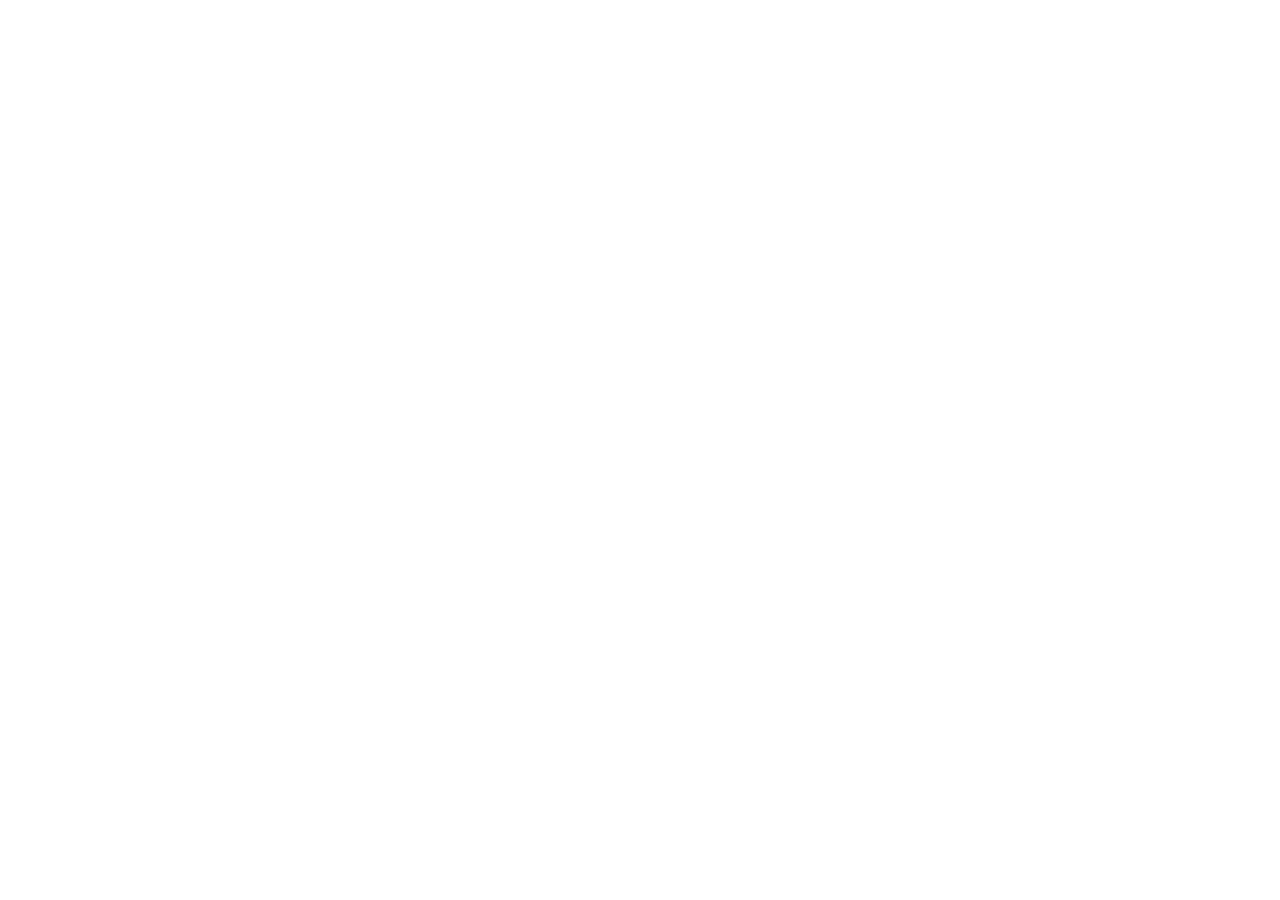
==== ekstra.html @ fd64bf2e "opstart" ====
<!DOCTYPE html>
<html lang="en">

<head>
    <meta charset="UTF-8">
    <meta name="viewport" content="width=device-width, initial-scale=1.0">

    <link rel="preconnect" href="https://fonts.googleapis.com">
    <link rel="preconnect" href="https://fonts.gstatic.com" crossorigin>
    <link
        href="https://fonts.googleapis.com/css2?family=Cormorant+Garamond:ital,wght@0,300..700;1,300..700&family=Urbanist:ital,wght@0,100..900;1,100..900&family=Work+Sans:ital,wght@0,100..900;1,100..900&display=swap"
        rel="stylesheet">

    <link rel="stylesheet" href="system.css">
    <link rel="stylesheet" href="index.css">
    <script src="burger.js" defer></script>

    <title>Document</title>

</head>

<body>

</body>

</html>
---- system.css ----
/*
System styles
1: Reset
2: Variable & tokens
3: Layout containers & Breakpoints
4: Layout/Grid
5: Tekst & Typografi
6: Forms
7: Links & Buttons
8: Medier
9: Hjælpere
10: Komponenter
11: Animationer
12: Custom CSS
*/

/* ========== 1: Reset ========== */

* {
  margin: 0;
  padding: 0;
  box-sizing: border-box;
}

a {
  text-decoration: none;
}

img {
  max-width: 100%;
  display: block;
}

/* ========== 2: Variable & tokens ========== */

:root {
  /* farver*/
  --color-base-white: #fdfbf9;
  --color-beige: #c3b8af;
  --color-dark-red: #480f22;
  --color-base-black: #1e1c1b;

  /* Spacing */
  --space-zero: 0;
  --space-xs: 0.25rem;
  --space-sm: 0.5rem;
  --space-md: 1rem;
  --space-lg: 1.5rem;
  --space-xl: 2rem;
  --space-xxl: 3rem;
  --space-xxxl: 6rem;

  /* Font-størrelser */
  --font-size-display-lg: 55px;
  --font-size-display-sm: 25px;
  --font-size-h1-lg: 50px;
  --font-size-h1-sm: 21px;
  --font-size-h2-lg: 38px;
  --font-size-h2-sm: 18px;
  --font-size-h3-lg: 35px;
  --font-size-h3-sm: 16px;
  --font-size-h4-lg: 25px;
  --font-size-h4-sm: 14px;
  --font-size-cta-lg: 18px;
  --font-size-cta-sm: 14px;
  --font-size-p-lg: 21px;
  --font-size-p-sm: 12px;

  --font-weight-light: 300;
  --font-weight-normal: 400;
  --font-weight-bold: 700;

  /* Borders & Radius */
  --radius: 25px;

  /* Spacing */
  --space-zero: 0;
  --space-xs: 0.25rem;
  --space-sm: 0.5rem;
  --space-md: 1rem;
  --space-lg: 1.5rem;
  --space-xl: 2rem;
  --space-xxl: 3rem;
  --space-xxxl: 6rem;
}

/* Surface Tokens / classes*/
.bg-primary {
  background-color: var(--color-base-white);
}
.text-primary {
  color: var(--color-base-black);
}
.text-secondary-light {
  color: var(--color-base-white);
}

/* rounded tokens /classes */
.rounded-border {
  border-radius: var(--radius);
}

/* ========== 4: Layout/Grid ========== */

/* Grundlæggende grid (mobile-first) */
.grid {
  display: grid;
  grid-template-columns: repeat(12, 1fr);
  gap: 0.5rem;
  margin: 0 calc(0.5rem / 2);
  grid-auto-rows: minmax(2rem, auto);
}
@media (min-width: 400px) {
  .grid {
    gap: 1rem;
    margin: 0 calc(1rem / 2);
  }
}

/* Responsive kolonne-klasser  */
.col-1 {
  grid-column: auto / span 1;
}
.col-2 {
  grid-column: auto / span 2;
}
.col-3 {
  grid-column: auto / span 3;
}
.col-4 {
  grid-column: auto / span 4;
}
.col-5 {
  grid-column: auto / span 5;
}
.col-6 {
  grid-column: auto / span 6;
}
.col-7 {
  grid-column: auto / span 7;
}
.col-8 {
  grid-column: auto / span 8;
}
.col-9 {
  grid-column: auto / span 9;
}
.col-10 {
  grid-column: auto / span 10;
}
.col-11 {
  grid-column: auto / span 11;
}
.col-12 {
  grid-column: auto / span 12;
}

/* Mellemstore skærme (sm: ≥760px) */
@media (min-width: 760px) {
  .col-sm-1 {
    grid-column: auto / span 1;
  }
  .col-sm-2 {
    grid-column: auto / span 2;
  }
  .col-sm-3 {
    grid-column: auto / span 3;
  }
  .col-sm-4 {
    grid-column: auto / span 4;
  }
  .col-sm-5 {
    grid-column: auto / span 5;
  }
  .col-sm-6 {
    grid-column: auto / span 6;
  }
  .col-sm-7 {
    grid-column: auto / span 7;
  }
  .col-sm-8 {
    grid-column: auto / span 8;
  }
  .col-sm-9 {
    grid-column: auto / span 9;
  }
  .col-sm-10 {
    grid-column: auto / span 10;
  }
  .col-sm-11 {
    grid-column: auto / span 11;
  }
  .col-sm-12 {
    grid-column: auto / span 12;
  }
}

/* Store skærme (md: ≥960px) */
@media (min-width: 960px) {
  .col-md-1 {
    grid-column: auto / span 1;
  }
  .col-md-2 {
    grid-column: auto / span 2;
  }
  .col-md-3 {
    grid-column: auto / span 3;
  }
  .col-md-4 {
    grid-column: auto / span 4;
  }
  .col-md-5 {
    grid-column: auto / span 5;
  }
  .col-md-6 {
    grid-column: auto / span 6;
  }
  .col-md-7 {
    grid-column: auto / span 7;
  }
  .col-md-8 {
    grid-column: auto / span 8;
  }
  .col-md-9 {
    grid-column: auto / span 9;
  }
  .col-md-10 {
    grid-column: auto / span 10;
  }
  .col-md-11 {
    grid-column: auto / span 11;
  }
  .col-md-12 {
    grid-column: auto / span 12;
  }
}

/* Extra store skærme (lg: ≥1280px) */
@media (min-width: 1280px) {
  .col-lg-1 {
    grid-column: auto / span 1;
  }
  .col-lg-2 {
    grid-column: auto / span 2;
  }
  .col-lg-3 {
    grid-column: auto / span 3;
  }
  .col-lg-4 {
    grid-column: auto / span 4;
  }
  .col-lg-5 {
    grid-column: auto / span 5;
  }
  .col-lg-6 {
    grid-column: auto / span 6;
  }
  .col-lg-7 {
    grid-column: auto / span 7;
  }
  .col-lg-8 {
    grid-column: auto / span 8;
  }
  .col-lg-9 {
    grid-column: auto / span 9;
  }
  .col-lg-10 {
    grid-column: auto / span 10;
  }
  .col-lg-11 {
    grid-column: auto / span 11;
  }
  .col-lg-12 {
    grid-column: auto / span 12;
  }
}

/* Col-start classes til at definere startpositioner...*/
.col-start-1 {
  grid-column-start: 1;
}
.col-start-2 {
  grid-column-start: 2;
}
.col-start-3 {
  grid-column-start: 3;
}
.col-start-4 {
  grid-column-start: 4;
}
.col-start-5 {
  grid-column-start: 5;
}
.col-start-6 {
  grid-column-start: 6;
}
.col-start-7 {
  grid-column-start: 7;
}
.col-start-8 {
  grid-column-start: 8;
}
.col-start-9 {
  grid-column-start: 9;
}
.col-start-10 {
  grid-column-start: 10;
}
.col-start-11 {
  grid-column-start: 11;
}
.col-start-12 {
  grid-column-start: 12;
}

/* Mellemstore skærme (sm: ≥760px) */
@media (min-width: 760px) {
  .col-sm-start-1 {
    grid-column-start: 1;
  }
  .col-sm-start-2 {
    grid-column-start: 2;
  }
  .col-sm-start-3 {
    grid-column-start: 3;
  }
  .col-sm-start-4 {
    grid-column-start: 4;
  }
  .col-sm-start-5 {
    grid-column-start: 5;
  }
  .col-sm-start-6 {
    grid-column-start: 6;
  }
  .col-sm-start-7 {
    grid-column-start: 7;
  }
  .col-sm-start-8 {
    grid-column-start: 8;
  }
  .col-sm-start-9 {
    grid-column-start: 9;
  }
  .col-sm-start-10 {
    grid-column-start: 10;
  }
  .col-sm-start-11 {
    grid-column-start: 11;
  }
  .col-sm-start-12 {
    grid-column-start: 12;
  }
}

/* Store skærme (md: ≥960px) */
@media (min-width: 960px) {
  .col-md-start-1 {
    grid-column-start: 1;
  }
  .col-md-start-2 {
    grid-column-start: 2;
  }
  .col-md-start-3 {
    grid-column-start: 3;
  }
  .col-md-start-4 {
    grid-column-start: 4;
  }
  .col-md-start-5 {
    grid-column-start: 5;
  }
  .col-md-start-6 {
    grid-column-start: 6;
  }
  .col-md-start-7 {
    grid-column-start: 7;
  }
  .col-md-start-8 {
    grid-column-start: 8;
  }
  .col-md-start-9 {
    grid-column-start: 9;
  }
  .col-md-start-10 {
    grid-column-start: 10;
  }
  .col-md-start-11 {
    grid-column-start: 11;
  }
  .col-md-start-12 {
    grid-column-start: 12;
  }
}

/* Extra store skærme (lg: ≥1200px) */
@media (min-width: 1200px) {
  .col-lg-start-1 {
    grid-column-start: 1;
  }
  .col-lg-start-2 {
    grid-column-start: 2;
  }
  .col-lg-start-3 {
    grid-column-start: 3;
  }
  .col-lg-start-4 {
    grid-column-start: 4;
  }
  .col-lg-start-5 {
    grid-column-start: 5;
  }
  .col-lg-start-6 {
    grid-column-start: 6;
  }
  .col-lg-start-7 {
    grid-column-start: 7;
  }
  .col-lg-start-8 {
    grid-column-start: 8;
  }
  .col-lg-start-9 {
    grid-column-start: 9;
  }
  .col-lg-start-10 {
    grid-column-start: 10;
  }
  .col-lg-start-11 {
    grid-column-start: 11;
  }
  .col-lg-start-12 {
    grid-column-start: 12;
  }
}

/* Nested grid */
.nested-grid {
  display: grid;
  grid-template-columns: repeat(12, 1fr);
  gap: 1rem; /* 2 * 8px */
  margin-top: 2rem; /* 2 * 8px */
}

/* Kolonne-klasser til det nestede grid */
.nested-grid > [class*="col-"] {
  background-color: #e0e0e0;
  border: 1px solid #ccc;
}

/* Lodret justering af indhold */
.content-start {
  align-content: flex-start;
}
.content-center {
  align-content: center;
}
.content-end {
  align-content: flex-end;
}
.content-between {
  align-content: space-between;
}
.content-around {
  align-content: space-around;
}
.content-stretch {
  align-content: stretch;
}

/* Flexbox classes */

/* Flebox display */
.flex {
  display: flex;
}
.inline-flex {
  display: inline-flex;
}

/* Flebox retning */
.flex-row {
  flex-direction: row;
}
.flex-row-reverse {
  flex-direction: row-reverse;
}
.flex-col {
  flex-direction: column;
}
.flex-col-reverse {
  flex-direction: column-reverse;
}

/* Justering af indhold */
.justify-start {
  justify-content: flex-start;
}
.justify-end {
  justify-content: flex-end;
}
.justify-center {
  justify-content: center;
}
.justify-between {
  justify-content: space-between;
}
.justify-around {
  justify-content: space-around;
}
.justify-evenly {
  justify-content: space-evenly;
}

/* Lodret justering */
.items-start {
  align-items: flex-start;
}
.items-end {
  align-items: flex-end;
}
.items-center {
  align-items: center;
}
.items-baseline {
  align-items: baseline;
}
.items-stretch {
  align-items: stretch;
}

/* Individuel lodret justering */
.self-start {
  align-self: flex-start;
}
.self-end {
  align-self: flex-end;
}
.self-center {
  align-self: center;
}
.self-baseline {
  align-self: baseline;
}
.self-stretch {
  align-self: stretch;
}

/* Individuel vandret justering */
.justify-self-start {
  justify-self: start;
}
.justify-self-end {
  justify-self: end;
}
.justify-self-center {
  justify-self: center;
}
.justify-self-stretch {
  justify-self: stretch;
}

/* Omflytning */
.flex-wrap {
  flex-wrap: wrap;
}
.flex-nowrap {
  flex-wrap: nowrap;
}
.flex-wrap-reverse {
  flex-wrap: wrap-reverse;
}

/* Gaps = Afstand mellem elementer */
.gap-zero {
  gap: var(--space-zero);
}
.gap-xs {
  gap: var(--space-xs);
}
.gap-sm {
  gap: var(--space-sm);
}
.gap-md {
  gap: var(--space-md);
}
.gap-lg {
  gap: var(--space-lg);
}
.gap-xl {
  gap: var(--space-xl);
}
.gap-xxl {
  gap: var(--space-xxl);
}

/* Små skærme (≥400px) */
@media (min-width: 400px) {
  .xs\:gap-zero {
    gap: var(--space-zero);
  }
  .xs\:gap-xs {
    gap: var(--space-xs);
  }
  .xs\:gap-sm {
    gap: var(--space-sm);
  }
  .xs\:gap-md {
    gap: var(--space-md);
  }
  .xs\:gap-lg {
    gap: var(--space-lg);
  }
  .xs\:gap-xl {
    gap: var(--space-xl);
  }
  .xs\:gap-xxl {
    gap: var(--space-xxl);
  }
}

/* Tablet skærme (≥760px) */
@media (min-width: 760px) {
  .sm\:gap-zero {
    gap: var(--space-zero);
  }
  .sm\:gap-xs {
    gap: var(--space-xs);
  }
  .sm\:gap-sm {
    gap: var(--space-sm);
  }
  .sm\:gap-md {
    gap: var(--space-md);
  }
  .sm\:gap-lg {
    gap: var(--space-lg);
  }
  .sm\:gap-xl {
    gap: var(--space-xl);
  }
  .sm\:gap-xxl {
    gap: var(--space-xxl);
  }
}

/* Mellemstore skærme (≥960px) */
@media (min-width: 960px) {
  .md\:gap-zero {
    gap: var(--space-zero);
  }
  .md\:gap-xs {
    gap: var(--space-xs);
  }
  .md\:gap-sm {
    gap: var(--space-sm);
  }
  .md\:gap-md {
    gap: var(--space-md);
  }
  .md\:gap-lg {
    gap: var(--space-lg);
  }
  .md\:gap-xl {
    gap: var(--space-xl);
  }
  .md\:gap-xxl {
    gap: var(--space-xxl);
  }
}

/* Store skærme (≥1200px) */
@media (min-width: 1200px) {
  .lg\:gap-zero {
    gap: var(--space-zero);
  }
  .lg\:gap-xs {
    gap: var(--space-xs);
  }
  .lg\:gap-sm {
    gap: var(--space-sm);
  }
  .lg\:gap-md {
    gap: var(--space-md);
  }
  .lg\:gap-lg {
    gap: var(--space-lg);
  }
  .lg\:gap-xl {
    gap: var(--space-xl);
  }
  .lg\:gap-xxl {
    gap: var(--space-xxl);
  }
}

/* ========== 5: Tekst & Typografi ========== */

.display,
h1,
h2 {
  font-family: "Cormorant Garamond", serif;
}

h3,
h4 {
  font-family: "Urbanist", sans-serif;
}

p,
.btn {
  font-family: "Work Sans", sans-serif;
}

/* mobile first */
.display {
  font-size: var(--font-size-display-sm);
}
h1 {
  font-size: var(--font-size-h1-sm);
}
h2 {
  font-size: var(--font-size-h2-sm);
}
h3 {
  font-size: var(--font-size-h3-sm);
  font-weight: 200;
}
h4 {
  font-size: var(--font-size-h4-sm);
  font-weight: 100;
}
p {
  font-size: var(--font-size-p-sm);
}
.btn {
  font-size: var(--font-size-cta-sm);
}

/* desktop */
@media (min-width: 760px) {
  .display {
    font-size: var(--font-size-display-lg);
  }
  h1 {
    font-size: var(--font-size-h1-lg);
  }
  h2 {
    font-size: var(--font-size-h2-lg);
  }
  h3 {
    font-size: var(--font-size-h3-lg);
  }
  h4 {
    font-size: var(--font-size-h4-lg);
  }
  p {
    font-size: var(--font-size-p-lg);
  }
  .btn {
    font-size: var(--font-size-cta-lg);
  }
}

/* Tekstjustering */
/* Standard tekstjustering (mobil-first) */
.text-left {
  text-align: left;
}
.text-center {
  text-align: center;
}
.text-right {
  text-align: right;
}
.text-justify {
  text-align: justify;
}

/* Tablet skærme (≥760px) */
@media (min-width: 760px) {
  .sm\:text-left {
    text-align: left;
  }
  .sm\:text-center {
    text-align: center;
  }
  .sm\:text-right {
    text-align: right;
  }
  .sm\:text-justify {
    text-align: justify;
  }
}

/* Mellemstore skærme (≥960px) */
@media (min-width: 960px) {
  .md\:text-left {
    text-align: left;
  }
  .md\:text-center {
    text-align: center;
  }
  .md\:text-right {
    text-align: right;
  }
  .md\:text-justify {
    text-align: justify;
  }
}

/* Store skærme (≥1200px) */
@media (min-width: 1200px) {
  .lg\:text-left {
    text-align: left;
  }
  .lg\:text-center {
    text-align: center;
  }
  .lg\:text-right {
    text-align: right;
  }
  .lg\:text-justify {
    text-align: justify;
  }
}

/* ========== 7: links & Buttons ========== */

/* Knap-varianter */
.btn {
  background-color: transparent;
  color: var(--color-base-white);
  padding: var(--space-sm) var(--space-xxl);
  border: 1px solid var(--color-base-white);
  cursor: pointer;
  transition: background-color 0.2s ease;
  text-decoration: none;
}

.btn:hover {
  background-color: var(--color-dark-red);
  text-decoration: none;
}

.btn-secondary {
  background-color: var(--color-dark-red);
  color: var(--color-base-white);
  padding: var(--space-sm) var(--space-xxl);
  border: 1px solid var(--color-dark-red);
  cursor: pointer;
  transition: background-color 0.2s ease;
  text-decoration: none;
}

.btn-secondary:hover {
  background-color: transparent;
  color: var(--color-dark-red);
}

/* knap størrelser*/
.btn-sm {
  padding: var(--space-xs) var(--space-sm);
  font-size: var(--font-size-sm);
}

.btn-md {
  padding: var(--space-sm) var(--space-md);
  font-size: var(--font-size-base);
}

.btn-lg {
  padding: var(--space-md) var(--space-lg);
  font-size: var(--font-size-lg);
}
.btn-full {
  padding: var(--space-md) var(--space-lg);
  font-size: var(--font-size-lg);
  width: 100%;
}

/* links / a hrefs*/
a {
  color: var(--color-base-black);
  text-decoration: none;
  transition: color 0.2s ease;
}

a:hover {
  color: var(--color-dark-red);
  text-decoration: none;
}

/* ========== 8: Medier ========== */
img {
  width: 100%;
  max-width: 100%;
  height: auto;
}

/* ========== 9: Hjælpere ========== */

/*fjern tekstunderstregning*/
.text-decoration-none {
  text-decoration: none;
}

/* Mobil (default) */
.hidden {
  display: none;
}
.visible {
  display: block;
}

/* Mellemstore skærme (sm: ≥760px) */
@media (min-width: 760px) {
  .hidden-sm {
    display: none;
  }
  .visible-sm {
    display: block;
  }
}

/* Store skærme (md: ≥960px) */
@media (min-width: 960px) {
  .hidden-md {
    display: none;
  }
  .visible-md {
    display: block;
  }
}

/* Extra store skærme (lg: ≥1200px) */
@media (min-width: 1200px) {
  .hidden-lg {
    display: none;
  }
  .visible-lg {
    display: block;
  }
}

/* Padding classes */
.p-zero {
  padding: var(--space-zero);
}
.p-xs {
  padding: var(--space-xs);
}
.p-sm {
  padding: var(--space-sm);
}
.p-md {
  padding: var(--space-md);
}
.p-lg {
  padding: var(--space-lg);
}
.p-xl {
  padding: var(--space-xl);
}
.p-xxl {
  padding: var(--space-xxl);
}
.p-xxxl {
  padding: var(--space-xxxl);
}
.p-t-zero {
  padding-top: var(--space-zero);
}
.p-t-xs {
  padding-top: var(--space-xs);
}
.p-t-sm {
  padding-top: var(--space-sm);
}
.p-t-md {
  padding-top: var(--space-md);
}
.p-t-lg {
  padding-top: var(--space-lg);
}
.p-t-xl {
  padding-top: var(--space-xl);
}
.p-t-xxl {
  padding-top: var(--space-xxl);
}
.p-t-xxxl {
  padding-top: var(--space-xxxl);
}
.p-r-zero {
  padding-right: var(--space-zero);
}
.p-r-xs {
  padding-right: var(--space-xs);
}
.p-r-sm {
  padding-right: var(--space-sm);
}
.p-r-md {
  padding-right: var(--space-md);
}
.p-r-lg {
  padding-right: var(--space-lg);
}
.p-r-xl {
  padding-right: var(--space-xl);
}
.p-r-xxl {
  padding-right: var(--space-xxl);
}
.p-r-xxxl {
  padding-right: var(--space-xxxl);
}
.p-b-zero {
  padding-bottom: var(--space-zero);
}
.p-b-xs {
  padding-bottom: var(--space-xs);
}
.p-b-sm {
  padding-bottom: var(--space-sm);
}
.p-b-md {
  padding-bottom: var(--space-md);
}
.p-b-lg {
  padding-bottom: var(--space-lg);
}
.p-b-xl {
  padding-bottom: var(--space-xl);
}
.p-b-xxl {
  padding-bottom: var(--space-xxl);
}
.p-b-xxxl {
  padding-bottom: var(--space-xxxl);
}
.p-l-zero {
  padding-left: var(--space-zero);
}
.p-l-xs {
  padding-left: var(--space-xs);
}
.p-l-sm {
  padding-left: var(--space-sm);
}
.p-l-md {
  padding-left: var(--space-md);
}
.p-l-lg {
  padding-left: var(--space-lg);
}
.p-l-xl {
  padding-left: var(--space-xl);
}
.p-l-xxl {
  padding-left: var(--space-xxl);
}
.p-l-xxxl {
  padding-left: var(--space-xxxl);
}

/* Margin classes */
.m-zero {
  margin: var(--space-zero);
}
.m-xs {
  margin: var(--space-xs);
}
.m-sm {
  margin: var(--space-sm);
}
.m-md {
  margin: var(--space-md);
}
.m-lg {
  margin: var(--space-lg);
}
.m-xl {
  margin: var(--space-xl);
}
.m-xxl {
  margin: var(--space-xxl);
}
.m-xxxl {
  margin: var(--space-xxxl);
}
.m-t-zero {
  margin-top: var(--space-zero);
}
.m-t-xs {
  margin-top: var(--space-xs);
}
.m-t-sm {
  margin-top: var(--space-sm);
}
.m-t-md {
  margin-top: var(--space-md);
}
.m-t-lg {
  margin-top: var(--space-lg);
}
.m-t-xl {
  margin-top: var(--space-xl);
}
.m-t-xxl {
  margin-top: var(--space-xxl);
}
.m-t-xxxl {
  margin-top: var(--space-xxxl);
}
.m-r-zero {
  margin-right: var(--space-zero);
}
.m-r-xs {
  margin-right: var(--space-xs);
}
.m-r-sm {
  margin-right: var(--space-sm);
}
.m-r-md {
  margin-right: var(--space-md);
}
.m-r-lg {
  margin-right: var(--space-lg);
}
.m-r-xl {
  margin-right: var(--space-xl);
}
.m-r-xxl {
  margin-right: var(--space-xxl);
}
.m-r-xxxl {
  margin-right: var(--space-xxxl);
}
.m-b-zero {
  margin-bottom: var(--space-zero);
}
.m-b-xs {
  margin-bottom: var(--space-xs);
}
.m-b-sm {
  margin-bottom: var(--space-sm);
}
.m-b-md {
  margin-bottom: var(--space-md);
}
.m-b-lg {
  margin-bottom: var(--space-lg);
}
.m-b-xl {
  margin-bottom: var(--space-xl);
}
.m-b-xxl {
  margin-bottom: var(--space-xxl);
}
.m-b-xxxl {
  margin-bottom: var(--space-xxxl);
}
.m-l-zero {
  margin-left: var(--space-zero);
}
.m-l-xs {
  margin-left: var(--space-xs);
}
.m-l-sm {
  margin-left: var(--space-sm);
}
.m-l-md {
  margin-left: var(--space-md);
}
.m-l-lg {
  margin-left: var(--space-lg);
}
.m-l-xl {
  margin-left: var(--space-xl);
}
.m-l-xxl {
  margin-left: var(--space-xxl);
}
.m-l-xxxl {
  margin-left: var(--space-xxxl);
}

/* ========== 10: Komponenter ========== */

/*Navbar*/
/* Navbar styling */
.navbarfixed {
  position: fixed;
  top: 0;
  left: 0;
  width: 100%;
  background: var(--color-bright);
}
.mobile-menu {
  position: fixed;
  top: 0;
  left: 0;
  bottom: 0;
  background-color: var(--color-bright);
  width: 100%;
  padding: 96px var(--space-xl);
  z-index: 1000;
}
.mobile-menu a {
  padding: var(--space-sm) 0;
}
.logo,
.navicon {
  z-index: 1001;
}

/* ========== 11: Animationer ========== */
/* Glat scrolling for anker-links */
html {
  scroll-behavior: smooth;
}

/* ----------------------------------------------
 * Generated by Animista on 2026-10-2 15:17:36
 * Licensed under FreeBSD License.
 * See http://animista.net/license for more info. 
 * w: http://animista.net, t: @cssanimista
 * ---------------------------------------------- */

.slide-fwd-center {
  -webkit-animation: slide-fwd-center 0.45s cubic-bezier(0.25, 0.46, 0.45, 0.94)
    both;
  animation: slide-fwd-center 0.45s cubic-bezier(0.25, 0.46, 0.45, 0.94) both;
}

@-webkit-keyframes slide-fwd-center {
  0% {
    -webkit-transform: translateZ(0);
    transform: translateZ(0);
  }
  100% {
    -webkit-transform: translateZ(160px);
    transform: translateZ(160px);
  }
}
@keyframes slide-fwd-center {
  0% {
    -webkit-transform: translateZ(0);
    transform: translateZ(0);
  }
  100% {
    -webkit-transform: translateZ(160px);
    transform: translateZ(160px);
  }
}

/* ========== 12: Custom CSS ========== */
/* Tilføj dine egne brugerdefinerede stilarter her - eller tilføj dem i en separat fil */
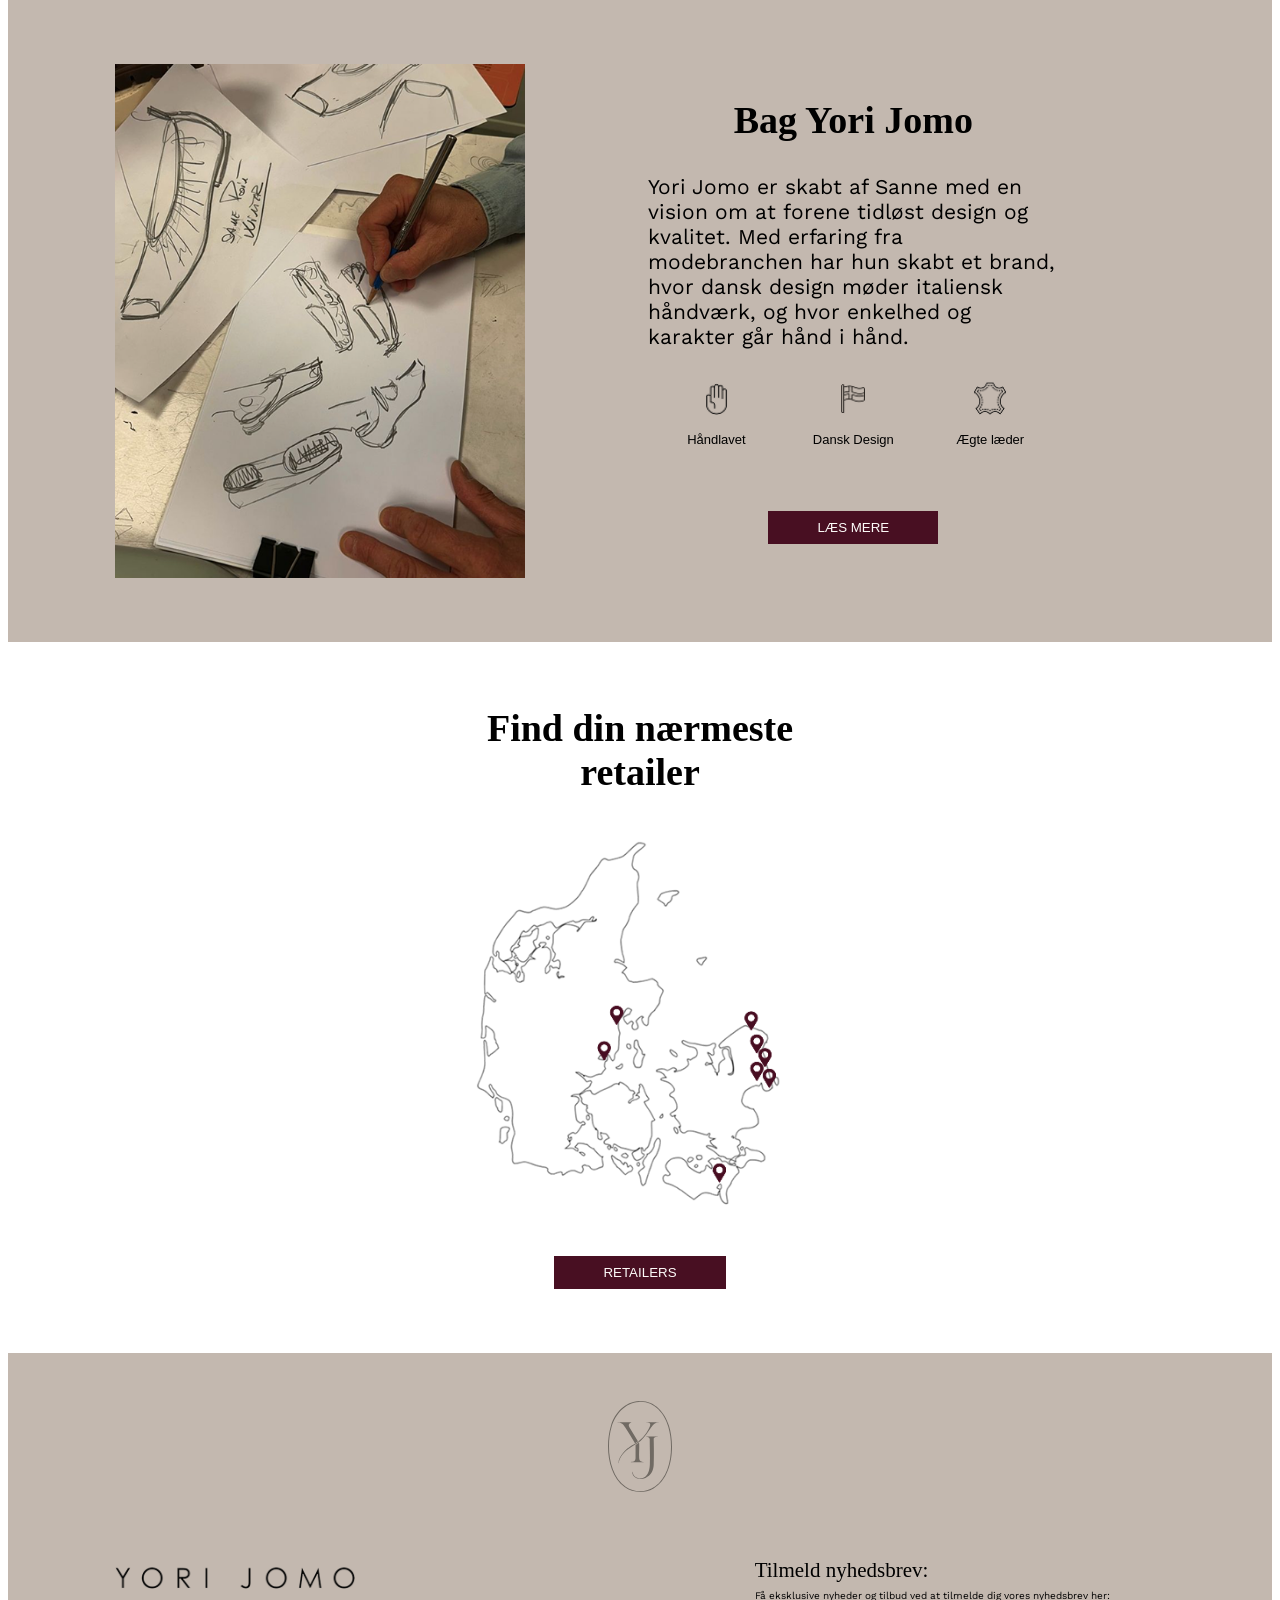
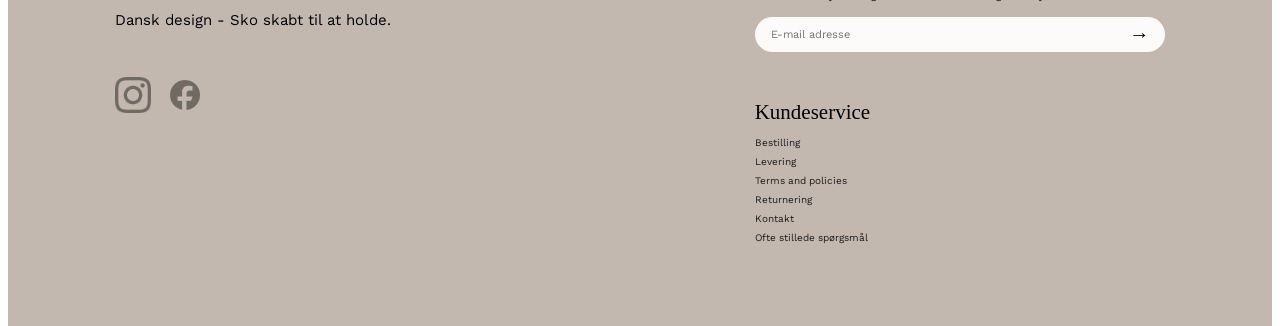
==== commit 3c9444cc: "ekstra.html done" ====
--- a/ekstra.html
+++ b/ekstra.html
@@ -11,8 +11,8 @@
         href="https://fonts.googleapis.com/css2?family=Cormorant+Garamond:ital,wght@0,300..700;1,300..700&family=Urbanist:ital,wght@0,100..900;1,100..900&family=Work+Sans:ital,wght@0,100..900;1,100..900&display=swap"
         rel="stylesheet">
 
+    <link rel="stylesheet" href="ekstra.css">
     <link rel="stylesheet" href="system.css">
-    <link rel="stylesheet" href="index.css">
     <script src="burger.js" defer></script>
 
     <title>Document</title>
@@ -20,6 +20,124 @@
 </head>
 
 <body>
+    <main>
+        <section class="grid bag-yori-jomo">
+
+            <!-- Billede til venstre -->
+            <div class="col-12 col-md-4 col-md-start-2">
+                <img src="img/designtegning.png" alt="Billede af en masse tegninger af sko">
+            </div>
+
+            <!-- Indhold til højre -->
+            <div class="col-12 col-md-4 col-md-start-7 yori-content">
+
+                <h2>Bag Yori Jomo</h2>
+
+                <p>
+                    Yori Jomo er skabt af Sanne med en vision om at forene
+                    tidløst design og kvalitet. Med erfaring fra modebranchen
+                    har hun skabt et brand, hvor dansk design møder italiensk
+                    håndværk, og hvor enkelhed og karakter går hånd i hånd.
+                </p>
+
+                <!-- Ikoner -->
+                <div class="grid yori-icons">
+
+                    <div class="col-4">
+                        <img src="img/ikon1.png" alt="">
+                        <h4>Håndlavet</h4>
+                    </div>
+
+                    <div class="col-4">
+                        <img src="img/ikon2.png" alt="">
+                        <h4>Dansk Design</h4>
+                    </div>
+
+                    <div class="col-4">
+                        <img src="img/ikon3.png" alt="">
+                        <h4>Ægte læder</h4>
+                    </div>
+
+                </div>
+
+                <!-- Knap -->
+                <div class="yori-button">
+                    <button class="btn-secondary yori-button">LÆS MERE</button>
+                </div>
+
+            </div>
+
+        </section>
+
+        <section class="grid retailers">
+            <div class="col-12 col-md-4 col-md-start-5">
+                <div>
+                    <h2>Find din nærmeste retailer</h2>
+                </div>
+                <div>
+                    <img src="img/retailers.png" alt="kort over butikker">
+                </div>
+                <div>
+                    <button class="btn-secondary">RETAILERS</button>
+                </div>
+            </div>
+
+        </section>
+    </main>
+
+    <footer class="grid footer">
+
+        <!-- Ikon øverst i midten -->
+        <div class="col-2 col-start-6 col-md-2 col-md-start-6 footer-icon">
+            <img src="img/yi_ikon.svg" alt="Yori Jomo ikon">
+        </div>
+
+        <!-- Venstre side: logo og sociale medier -->
+        <div class="col-12 col-md-4 col-md-start-2 footer-brand">
+            <img class="footer-logo" src="img/logo_footer.png" alt="Yori Jomo logo">
+
+            <p>Dansk design - Sko skabt til at holde.</p>
+
+            <div class="footer-socials">
+                <a href="#" aria-label="Instagram">
+                    <img src="img/insta.png" alt="">
+                </a>
+                <a href="#" aria-label="Facebook">
+                    <img src="img/facebook.png" alt="">
+                </a>
+            </div>
+        </div>
+
+        <!-- Højre side -->
+        <div class="col-12 col-md-4 col-md-start-8 footer-info">
+
+            <div class="footer-newsletter">
+                <h2>Tilmeld nyhedsbrev:</h2>
+                <p>Få eksklusive nyheder og tilbud ved at tilmelde dig vores nyhedsbrev her:</p>
+
+                <form>
+                    <input type="email" placeholder="E-mail adresse" aria-label="E-mail adresse">
+                    <button type="submit" aria-label="Tilmeld">
+                        →
+                    </button>
+                </form>
+            </div>
+
+            <div class="footer-customer">
+                <h2>Kundeservice</h2>
+                <ul>
+                    <li><a href="#">Bestilling</a></li>
+                    <li><a href="#">Levering</a></li>
+                    <li><a href="#">Terms and policies</a></li>
+                    <li><a href="#">Returnering</a></li>
+                    <li><a href="#">Kontakt</a></li>
+                    <li><a href="#">Ofte stillede spørgsmål</a></li>
+                </ul>
+            </div>
+
+        </div>
+
+    </footer>
 
 </body>
 
--- a/ekstra.css
+++ b/ekstra.css
@@ -0,0 +1,233 @@
+/* Bag Yori Jomo */
+.bag-yori-jomo {
+  background-color: var(--color-beige);
+  align-items: center;
+  padding: 4rem 0;
+}
+
+/* Indhold til højre */
+.yori-content {
+  display: flex;
+  flex-direction: column;
+  justify-content: center;
+  gap: 2rem;
+}
+
+/* Overskrift */
+.yori-content h2 {
+  text-align: center;
+}
+
+/* Brødtekst */
+/* .yori-content p {
+  font-size: 16px;
+  line-height: 1.3;
+} */
+
+/* Ikoner på én række */
+.yori-icons {
+  margin: 1rem 0;
+  text-align: center;
+  align-items: start;
+}
+
+.yori-icons img {
+  width: 35px;
+  height: 35px;
+  object-fit: contain;
+  margin: 0 auto 1rem;
+}
+
+.yori-icons h4 {
+  font-size: 13px;
+}
+
+/* Knap centreret */
+.yori-button {
+  display: flex;
+  justify-content: center;
+  margin-top: 1rem;
+}
+
+@media (max-width: 960px) {
+  .bag-yori-jomo {
+    padding-left: 3rem;
+    padding-right: 3rem;
+  }
+}
+
+/* retailers */
+.retailers {
+  text-align: center;
+  padding: 4rem 0;
+}
+
+.retailers img {
+  display: block;
+  margin-inline: auto;
+  max-width: 80%;
+  margin: 2rem auto;
+}
+
+/* Footer */
+.footer {
+  background-color: var(--color-beige);
+  padding: 3rem 0 5rem;
+  align-items: start;
+}
+
+/* Ikon øverst */
+.footer-icon {
+  grid-row: 1;
+  grid-column: 6 / span 2;
+  justify-self: center;
+  width: 64px;
+}
+
+.footer-icon img {
+  width: 100%;
+  padding-bottom: 50px;
+}
+
+/* Brand til venstre */
+.footer-brand {
+  grid-row: 2;
+}
+
+.footer-logo {
+  width: 15rem;
+  margin-bottom: 0.5rem;
+}
+
+.footer-brand p {
+  font-size: 15px;
+}
+
+.footer-socials {
+  display: flex;
+  gap: 1rem;
+  margin-top: 3rem;
+}
+
+.footer-socials img {
+  width: 36px;
+  height: 36px;
+  object-fit: contain;
+}
+
+/* Nyhedsbrev og kundeservice */
+.footer-info {
+  grid-row: 2;
+}
+
+.footer-info h2 {
+  font-size: 21px;
+  font-weight: 400;
+  margin-bottom: 0.4rem;
+}
+
+.footer-info p {
+  font-size: 10px;
+  margin-bottom: 1rem;
+}
+
+.footer-newsletter form {
+  display: flex;
+  align-items: center;
+  background-color: var(--color-base-white);
+  border-radius: 30px;
+  padding: 0.4rem 1rem;
+}
+
+.footer-newsletter input {
+  width: 100%;
+  min-width: 0;
+  border: none;
+  outline: none;
+  background: transparent;
+  font-family: "Work Sans", sans-serif;
+  font-size: 11px;
+}
+
+.footer-newsletter button {
+  border: none;
+  background: transparent;
+  font-size: 20px;
+  cursor: pointer;
+}
+
+.footer-customer {
+  margin-top: 3rem;
+}
+
+.footer-customer ul {
+  list-style: none;
+}
+
+.footer-customer a {
+  font-family: "Work Sans", sans-serif;
+  font-size: 10px;
+  line-height: 1.6;
+}
+
+@media (max-width: 759px) {
+  /* Centrer hele footeren */
+  .footer {
+    text-align: center;
+    justify-items: center;
+    padding: 3rem 1.5rem;
+    gap: 2rem;
+  }
+
+  /* Ikon øverst */
+  .footer-icon {
+    grid-column: 1 / -1;
+    grid-row: 1;
+    justify-self: center;
+  }
+
+  /* Logo og tekst */
+  .footer-brand {
+    grid-column: 1 / -1;
+    grid-row: 2;
+    display: flex;
+    flex-direction: column;
+    align-items: center;
+  }
+
+  .footer-logo {
+    margin: 0 auto 0.5rem;
+  }
+
+  /* Sociale medier */
+  .footer-socials {
+    justify-content: center;
+    margin-top: 2rem;
+    margin-bottom: 2.5rem;
+  }
+
+  /* Nyhedsbrev og kundeservice */
+  .footer-info {
+    grid-column: 1 / -1;
+    grid-row: 3;
+    width: 100%;
+    display: flex;
+    flex-direction: column;
+    align-items: center;
+  }
+
+  .footer-newsletter,
+  .footer-customer {
+    width: 100%;
+    max-width: 350px;
+  }
+
+  .footer-newsletter form {
+    width: 100%;
+    margin-bottom: 1rem;
+  }
+
+  .footer-customer {
+    margin-top: 2rem;
+  }
+}
